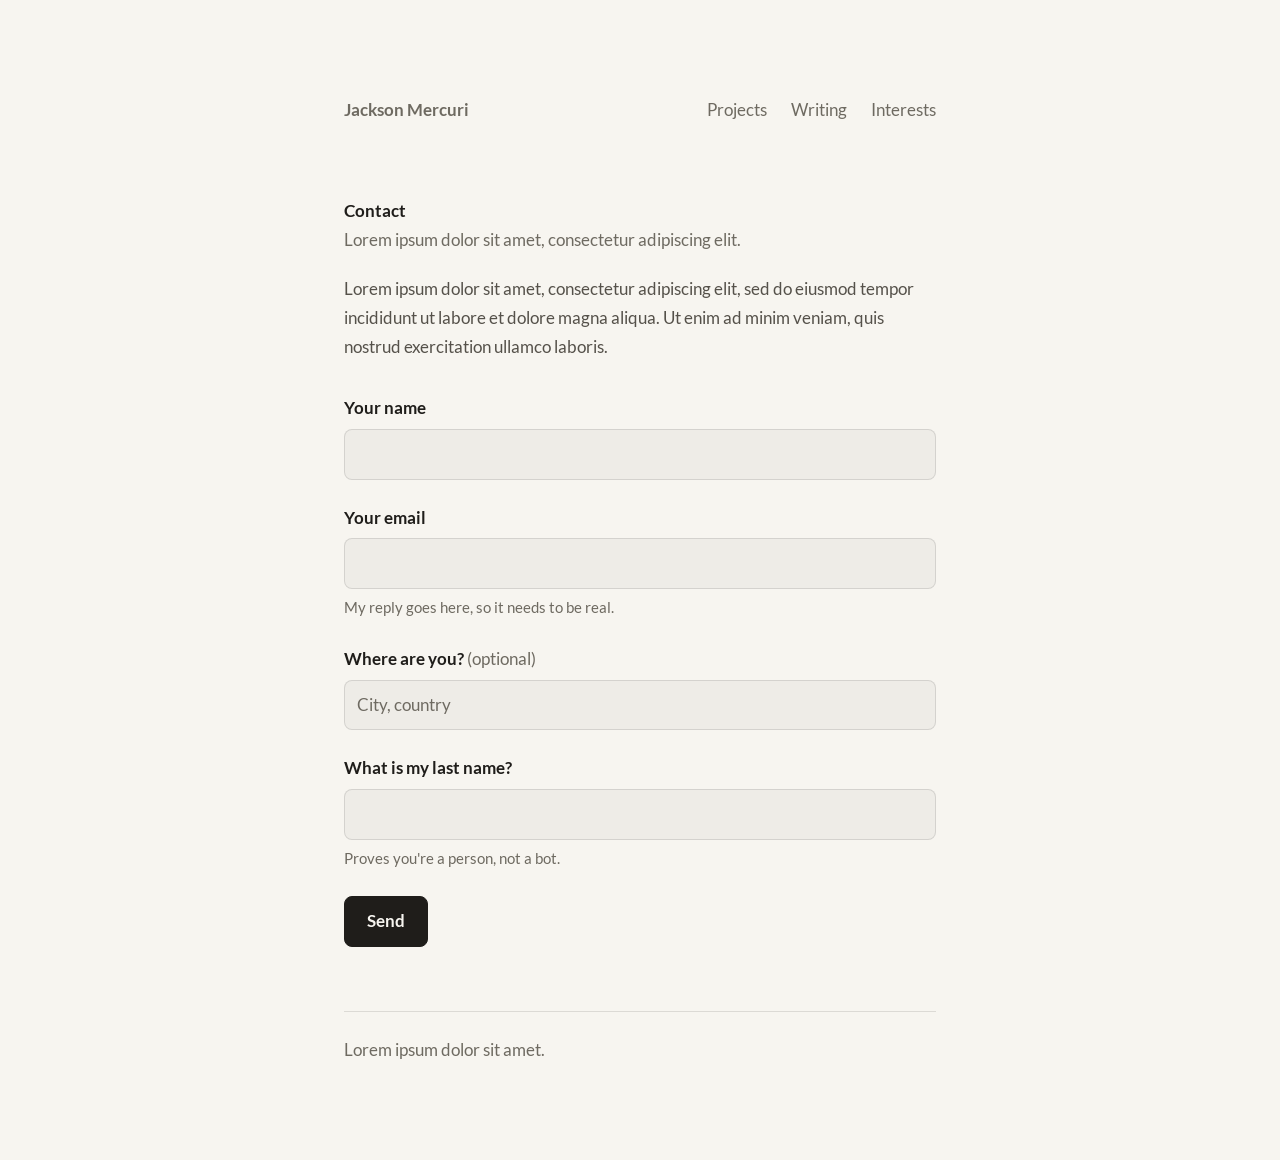
==== public/contact/index.html @ d1d05c91 "Add contact form, its Go program, and Jackson's intro text Contact page posts to a Go CGI program th" ====
<!DOCTYPE html>
<html lang="en">
<head>
  <meta charset="utf-8">
  <meta name="viewport" content="width=device-width, initial-scale=1">
  <title>Contact · Jackson Mercuri</title>
  <meta name="description" content="Lorem ipsum dolor sit amet, consectetur adipiscing elit.">
  <meta name="color-scheme" content="light dark">
  <meta name="robots" content="noindex">
  <link rel="icon" href="../favicon.ico" sizes="32x32">
  <link rel="icon" href="../favicon.svg" type="image/svg+xml">
  <link rel="apple-touch-icon" href="../apple-touch-icon.png">
  <link rel="preload" href="../fonts/lato-400-normal.woff2" as="font" type="font/woff2" crossorigin>
  <link rel="preload" href="../fonts/lato-700-normal.woff2" as="font" type="font/woff2" crossorigin>
  <link rel="stylesheet" href="../css/style.css">
</head>
<body>
  <div class="glow" aria-hidden="true"></div>

  <div class="page">
    <header class="site-header">
      <a class="site-name" href="../index.html">Jackson Mercuri</a>
      <nav class="site-nav" aria-label="Main">
        <a href="../projects/index.html">Projects</a>
        <a href="../writing/index.html">Writing</a>
        <a href="../interests.html">Interests</a>
      </nav>
    </header>

    <main>
      <section>
        <h1>Contact</h1>
        <p class="meta">Lorem ipsum dolor sit amet, consectetur adipiscing elit.</p>
        <p>Lorem ipsum dolor sit amet, consectetur adipiscing elit, sed do eiusmod tempor incididunt ut labore et dolore magna aliqua. Ut enim ad minim veniam, quis nostrud exercitation ullamco laboris.</p>

        <!-- Root-relative on purpose: the form program lives at the server root. -->
        <form class="contact-form" action="/cgi-bin/contact" method="post">
          <div class="field">
            <label for="name">Your name</label>
            <input id="name" name="name" type="text" required maxlength="50" autocomplete="name">
          </div>

          <div class="field">
            <label for="email">Your email</label>
            <input id="email" name="email" type="email" required maxlength="254" autocomplete="email" spellcheck="false">
            <p class="hint">My reply goes here, so it needs to be real.</p>
          </div>

          <div class="field">
            <label for="where">Where are you? <span class="optional">(optional)</span></label>
            <input id="where" name="where" type="text" maxlength="60" placeholder="City, country">
          </div>

          <div class="field">
            <label for="human">What is my last name?</label>
            <input id="human" name="human" type="text" required maxlength="40" autocomplete="off" spellcheck="false">
            <p class="hint">Proves you're a person, not a bot.</p>
          </div>

          <!-- Trap for bots: hidden from people and screen readers. Anything typed here is rejected. -->
          <div class="trap" aria-hidden="true">
            <label for="hp_x7">Leave this empty</label>
            <input id="hp_x7" name="hp_x7" type="text" tabindex="-1" autocomplete="off">
          </div>

          <button class="button" type="submit">Send</button>
        </form>
      </section>
    </main>

    <footer class="site-footer">
      Lorem ipsum dolor sit amet.
    </footer>
  </div>

  <script src="../js/site.js"></script>
</body>
</html>
---- public/css/style.css ----
/* ---------- Font: Lato, served from this site ---------- */
@font-face {
  font-family: "Lato";
  src: url("../fonts/lato-400-normal.woff2") format("woff2");
  font-weight: 400;
  font-style: normal;
  font-display: swap;
}
@font-face {
  font-family: "Lato";
  src: url("../fonts/lato-400-italic.woff2") format("woff2");
  font-weight: 400;
  font-style: italic;
  font-display: swap;
}
@font-face {
  font-family: "Lato";
  src: url("../fonts/lato-700-normal.woff2") format("woff2");
  font-weight: 700;
  font-style: normal;
  font-display: swap;
}

/* ---------- Colors ---------- */
:root {
  color-scheme: light dark;

  /* light: warm paper */
  --bg: #f7f5f0;
  --text: #55514a;
  --strong: #1f1d1a;
  --muted: #6e6a61;
  --line: rgba(31, 29, 26, 0.12);
  --card-hover-bg: rgba(31, 29, 26, 0.04);
  --glow: rgba(255, 255, 255, 0.6);
}

@media (prefers-color-scheme: dark) {
  :root {
    /* dark: warm off-black */
    --bg: #1c1b19;
    --text: #aba699;
    --strong: #efece4;
    --muted: #908b80;
    --line: rgba(239, 236, 228, 0.12);
    --card-hover-bg: rgba(239, 236, 228, 0.045);
    --glow: rgba(255, 222, 173, 0.045);
  }
}

/* ---------- Base ---------- */
*,
*::before,
*::after {
  box-sizing: border-box;
}

html {
  -webkit-text-size-adjust: 100%;
}

body {
  margin: 0;
  background: var(--bg);
  color: var(--text);
  font-family: "Lato", system-ui, sans-serif;
  font-size: 1.0625rem; /* 17px at the default browser setting */
  line-height: 1.7;
  -webkit-font-smoothing: antialiased;
}

@keyframes fade-in {
  from {
    opacity: 0;
    transform: translateY(6px);
  }
  to {
    opacity: 1;
    transform: none;
  }
}

/* Light that follows the cursor (positioned by js/site.js) */
.glow {
  position: fixed;
  inset: 0;
  z-index: 0;
  pointer-events: none;
  opacity: 0;
  transition: opacity 0.4s ease;
  background: radial-gradient(
    375px circle at var(--x, 50%) var(--y, 50%),
    var(--glow),
    transparent 75%
  );
}
.glow.on {
  opacity: 1;
}

.page {
  position: relative;
  z-index: 1;
  max-width: 640px;
  margin: 0 auto;
  padding: 96px 24px;
  /* The fade-in lives here, not on <body>: an animated transform on an
     ancestor of .glow would make its fixed position scroll with the page. */
  animation: fade-in 0.9s ease both;
}

/* ---------- Text ---------- */
h1,
h2,
h3 {
  margin: 0;
  font-size: inherit; /* headings stand out by weight and color, not size */
  font-weight: 700;
  color: var(--strong);
}

p {
  margin: 0 0 1.2em;
}

a {
  color: var(--strong);
  text-decoration: underline;
  text-decoration-color: var(--muted);
  text-decoration-thickness: 1px;
  text-underline-offset: 4px;
  transition: text-decoration-color 0.15s ease, color 0.15s ease;
}
a:hover {
  text-decoration-color: currentColor;
}

:focus-visible {
  outline: 2px solid var(--strong);
  outline-offset: 3px;
  border-radius: 4px;
}

/* Read by screen readers, not shown on screen */
.visually-hidden {
  position: absolute;
  width: 1px;
  height: 1px;
  overflow: hidden;
  clip-path: inset(50%);
  white-space: nowrap;
}

.nowrap {
  white-space: nowrap;
}

/* ---------- Header ---------- */
.site-header {
  display: flex;
  flex-wrap: wrap;
  align-items: baseline;
  justify-content: space-between;
  gap: 8px 24px;
  margin-bottom: 72px;
}

.site-name {
  font-weight: 700;
  color: var(--strong);
  text-decoration: none;
}
/* away from the home page the name is a way back, so it reads as a link */
.site-name:not([aria-current="page"]) {
  color: var(--muted);
}
.site-name:not([aria-current="page"]):hover {
  color: var(--strong);
}

.site-nav {
  display: flex;
  gap: 24px;
}
.site-nav a {
  color: var(--muted);
  text-decoration: none;
}
.site-nav a:hover,
.site-nav a[aria-current="page"] {
  color: var(--strong);
}

/* ---------- Sections ---------- */
section {
  margin-bottom: 64px;
}

section > h2 {
  margin-bottom: 16px;
}

.role,
.meta {
  color: var(--muted);
}

/* keep the gap between sections even, whatever a section ends with */
section > :last-child {
  margin-bottom: 0;
}

/* ---------- Social logo links ---------- */
.social {
  display: flex;
  gap: 20px;
  margin: 0;
  padding: 0;
  list-style: none;
}
.social a {
  display: block;
  /* bigger tap area without moving the icons */
  padding: 6px;
  margin: -6px;
  color: var(--muted);
  transition: color 0.15s ease, transform 0.15s ease;
}
@media (hover: hover) {
  .social a:hover {
    color: var(--strong);
    transform: translateY(-2px);
  }
}
.social svg {
  display: block;
  width: 22px;
  height: 22px;
  fill: currentColor;
}

/* ---------- Experience cards ---------- */
.cards {
  list-style: none;
  margin: 0 -16px;
  padding: 0;
}

.card {
  display: grid;
  grid-template-columns: 120px 1fr;
  gap: 4px 16px;
  padding: 16px;
  border: 1px solid transparent;
  border-radius: 8px;
  color: inherit;
  text-decoration: none;
  transition: background-color 0.2s ease, border-color 0.2s ease, opacity 0.2s ease;
}

.card-date {
  color: var(--muted);
  font-size: 0.88em;
  padding-top: 0.15em;
}

.card-body > span {
  display: block;
}

.card-title {
  font-weight: 700;
  color: var(--strong);
}

.card-arrow {
  display: inline-block;
  width: 0.62em;
  height: 0.62em;
  margin-left: 2px;
  fill: none;
  stroke: currentColor;
  stroke-width: 1.5;
  stroke-linecap: round;
  stroke-linejoin: round;
  color: var(--muted);
  transition: transform 0.2s ease, color 0.2s ease;
}

.card-sub {
  color: var(--muted);
}

.card-text {
  margin-top: 8px;
}

@media (hover: hover) {
  .card:hover {
    background: var(--card-hover-bg);
    border-color: var(--line);
  }
  .card:hover .card-arrow {
    color: var(--strong);
    transform: translate(2px, -2px);
  }
  /* dim the cards that are not being pointed at */
  .cards:has(.card:hover) .card:not(:hover):not(:focus-visible) {
    opacity: 0.5;
  }
}

.card:focus-visible {
  background: var(--card-hover-bg);
  border-color: var(--line);
}

/* ---------- Rows (writing list) ---------- */
.rows {
  list-style: none;
  margin: 0 -16px;
  padding: 0;
}

.row {
  display: flex;
  align-items: baseline;
  justify-content: space-between;
  gap: 16px;
  padding: 10px 16px;
  border: 1px solid transparent;
  border-radius: 8px;
  text-decoration: none;
  transition: background-color 0.2s ease, border-color 0.2s ease, opacity 0.2s ease;
}

.row-meta {
  color: var(--muted);
  font-size: 0.88em;
  white-space: nowrap;
}

@media (hover: hover) {
  .row:hover {
    background: var(--card-hover-bg);
    border-color: var(--line);
  }
  .rows:has(.row:hover) .row:not(:hover):not(:focus-visible) {
    opacity: 0.5;
  }
}

.row:focus-visible {
  background: var(--card-hover-bg);
  border-color: var(--line);
}

/* ---------- Project and writing pages ---------- */
article {
  margin-bottom: 64px;
}

article > :last-child {
  margin-bottom: 0;
}

article h2 {
  margin: 2em 0 0.6em;
}

.back {
  display: inline-block;
  margin-bottom: 32px;
  color: var(--muted);
  text-decoration: none;
}
.back:hover {
  color: var(--strong);
}

main ul:not([class]) {
  margin: 0 0 1.2em;
  padding-left: 1.2em;
}

/* ---------- Contact form ---------- */
.contact-form {
  margin-top: 32px;
}

.field {
  margin-bottom: 24px;
}

.field label {
  display: block;
  margin-bottom: 6px;
  font-weight: 700;
  color: var(--strong);
}

.optional {
  font-weight: 400;
  color: var(--muted);
}

.field input {
  display: block;
  width: 100%;
  padding: 10px 12px;
  font: inherit;
  color: var(--strong);
  background: var(--card-hover-bg);
  border: 1px solid var(--line);
  border-radius: 8px;
  transition: border-color 0.15s ease;
}
.field input::placeholder {
  color: var(--muted);
  opacity: 1;
}
.field input:focus {
  outline: none;
  border-color: var(--strong);
}

.hint {
  margin: 6px 0 0;
  font-size: 0.88em;
  color: var(--muted);
}

/* bot trap: off-screen rather than display:none, so naive bots still fill it */
.trap {
  position: absolute;
  left: -9999px;
  width: 1px;
  height: 1px;
  overflow: hidden;
}

.button {
  padding: 10px 22px;
  font: inherit;
  font-weight: 700;
  color: var(--bg);
  background: var(--strong);
  border: 1px solid var(--strong);
  border-radius: 8px;
  cursor: pointer;
  transition: opacity 0.15s ease;
}
@media (hover: hover) {
  .button:hover {
    opacity: 0.85;
  }
}

/* ---------- Footer ---------- */
.site-footer {
  padding-top: 24px;
  border-top: 1px solid var(--line);
  color: var(--muted);
}

/* ---------- Small screens / reduced motion ---------- */
@media (max-width: 480px) {
  .page {
    padding: 56px 20px 72px;
  }
  .site-header {
    margin-bottom: 48px;
  }
  .card {
    grid-template-columns: 1fr;
  }
}

@media (prefers-reduced-motion: reduce) {
  .page {
    animation: none;
  }
  .glow {
    display: none;
  }
  * {
    transition: none !important;
  }
}
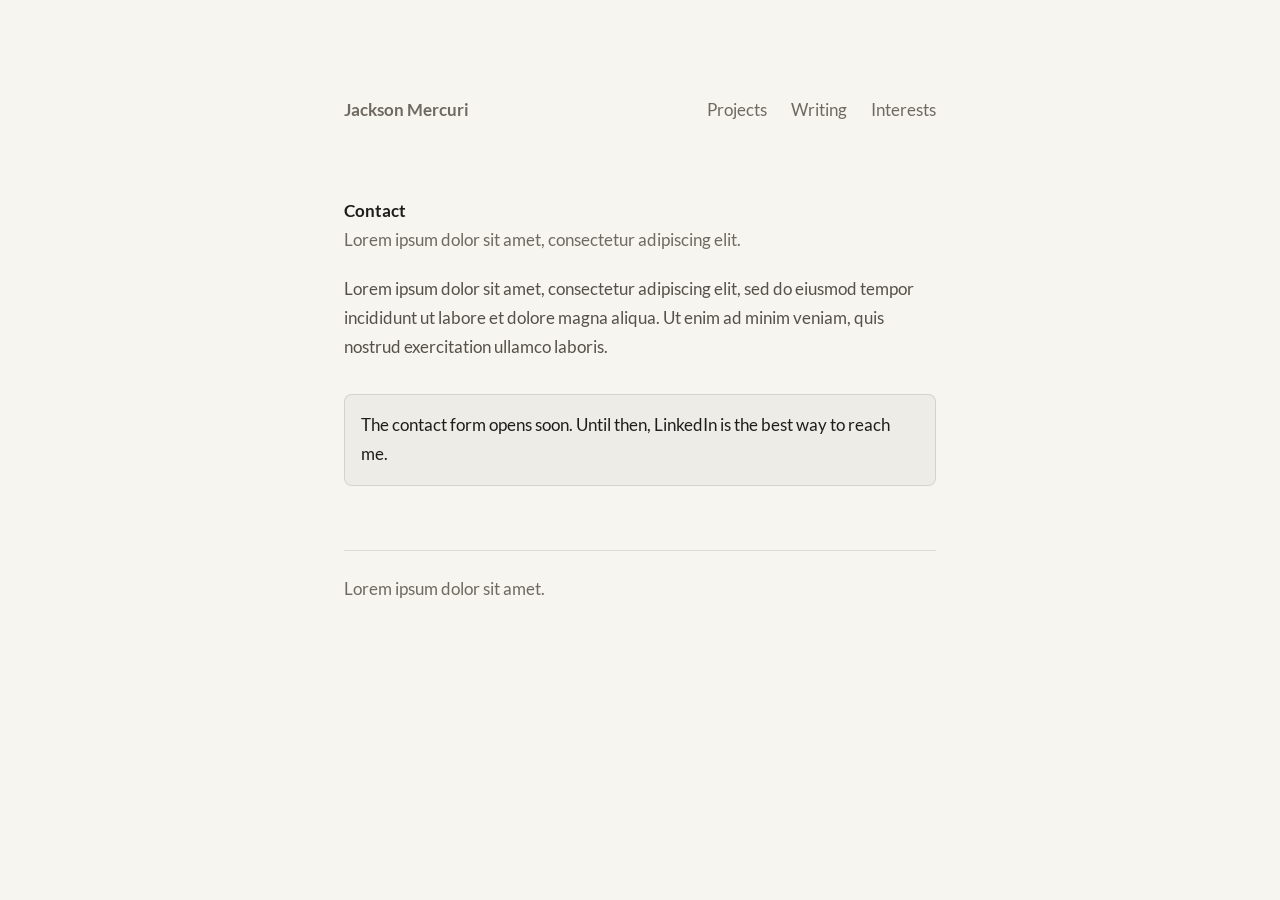
==== commit a18d77c8: "Install contact program on the server in test mode Send through the server's own smtpd instead of th" ====
--- a/public/contact/index.html
+++ b/public/contact/index.html
@@ -33,8 +33,12 @@
         <p class="meta">Lorem ipsum dolor sit amet, consectetur adipiscing elit.</p>
         <p>Lorem ipsum dolor sit amet, consectetur adipiscing elit, sed do eiusmod tempor incididunt ut labore et dolore magna aliqua. Ut enim ad minim veniam, quis nostrud exercitation ullamco laboris.</p>
 
+        <!-- Until email sending is approved: the note shows and the form is hidden.
+             To open the form, delete this note and the word "hidden" below. -->
+        <p class="form-closed">The contact form opens soon. Until then, LinkedIn is the best way to reach me.</p>
+
         <!-- Root-relative on purpose: the form program lives at the server root. -->
-        <form class="contact-form" action="/cgi-bin/contact" method="post">
+        <form class="contact-form" action="/cgi-bin/contact" method="post" hidden>
           <div class="field">
             <label for="name">Your name</label>
             <input id="name" name="name" type="text" required maxlength="50" autocomplete="name">
--- a/public/css/style.css
+++ b/public/css/style.css
@@ -424,6 +424,15 @@
   border-color: var(--strong);
 }
 
+.form-closed {
+  margin-top: 32px;
+  padding: 16px;
+  border: 1px solid var(--line);
+  border-radius: 8px;
+  background: var(--card-hover-bg);
+  color: var(--strong);
+}
+
 .hint {
   margin: 6px 0 0;
   font-size: 0.88em;
